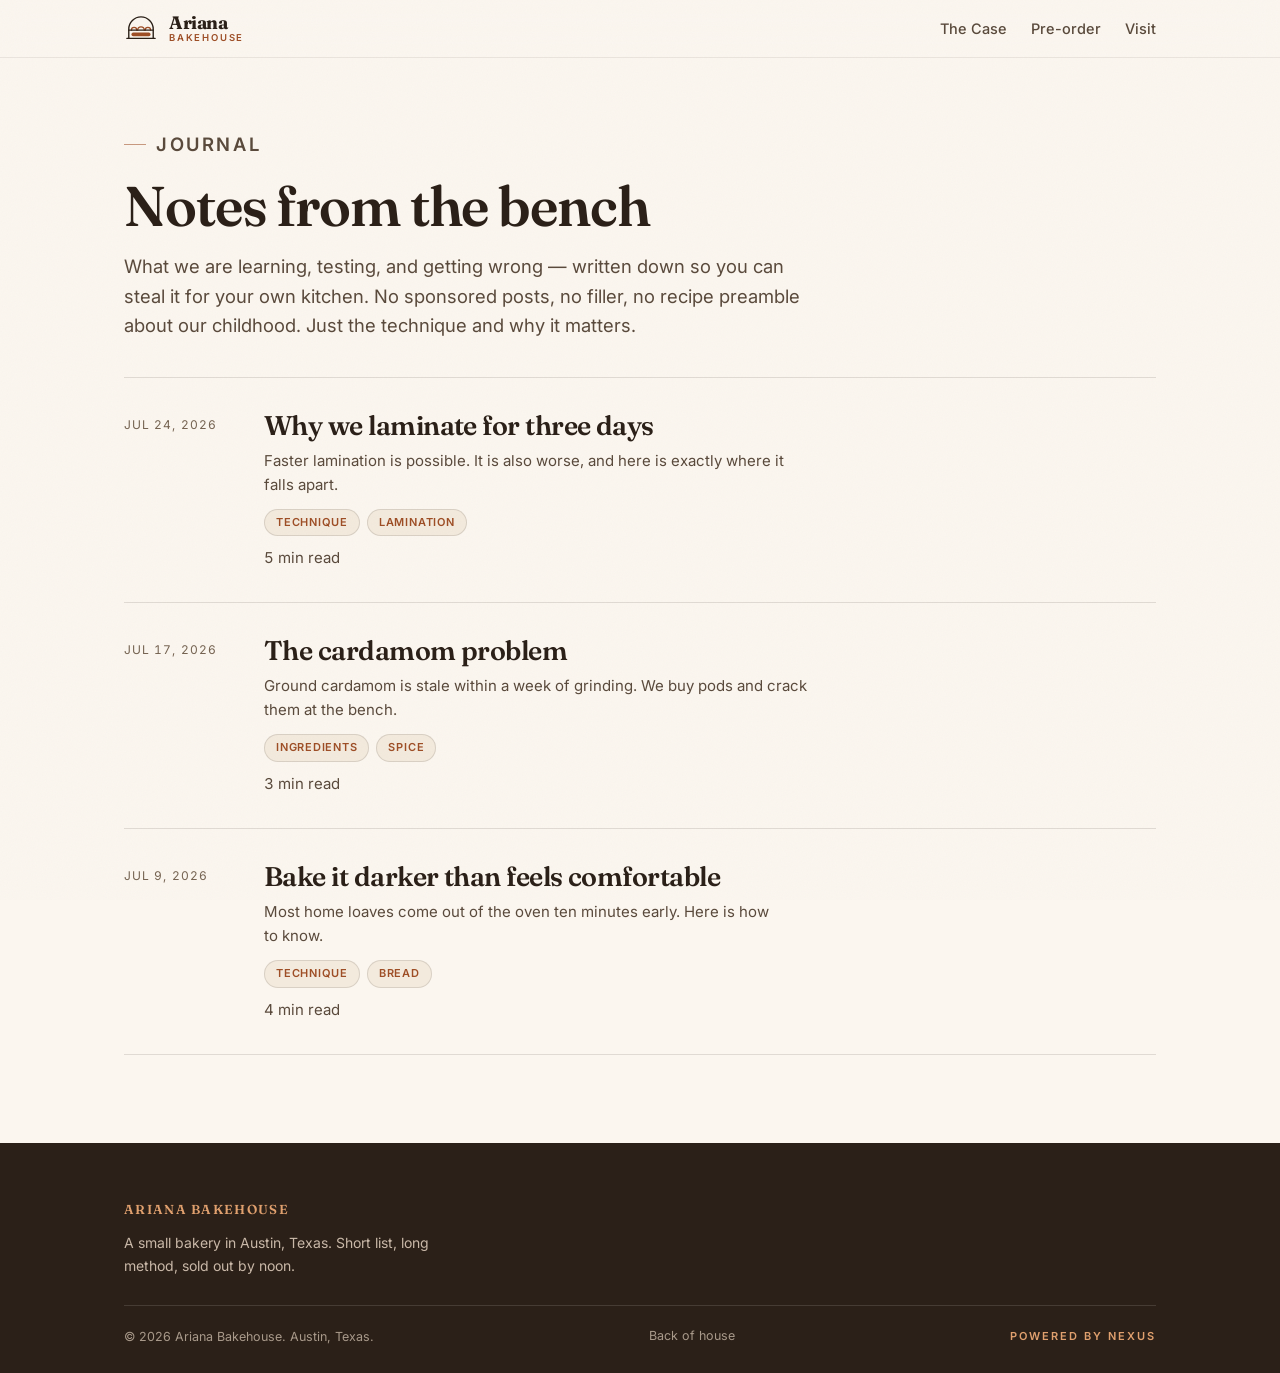
==== journal/index.html @ 35605e0b "Add a back-of-house link, and throttle the login it exposes Puts a quiet "Back of house" link in the" ====
<!doctype html>
<html lang="en">
<head>
<meta charset="utf-8">
<meta name="viewport" content="width=device-width, initial-scale=1">
<title>Journal — Notes from the Bench · Ariana Bakehouse</title>
<meta name="description" content="Baking notes from a small Austin bakery: lamination, cardamom, crust color, and the things we get wrong. Written so you can use them at home.">
<link rel="canonical" href="https://orioncontinuity.github.io/ArianaPastry/journal/">
<meta name="theme-color" content="#FBF6EF">
<meta name="color-scheme" content="light">
<link rel="icon" type="image/svg+xml" href="../favicon.svg">
<meta property="og:type" content="website">
<meta property="og:site_name" content="Ariana Bakehouse">
<meta property="og:title" content="Journal — Notes from the Bench · Ariana Bakehouse">
<meta property="og:description" content="Baking notes from a small Austin bakery, written so you can use them at home.">
<meta property="og:url" content="https://orioncontinuity.github.io/ArianaPastry/journal/">
<link rel="preconnect" href="https://fonts.googleapis.com">
<link rel="preconnect" href="https://fonts.gstatic.com" crossorigin>
<link href="https://fonts.googleapis.com/css2?family=Fraunces:opsz,wght@9..144,400;9..144,600;9..144,700&family=Inter:wght@400;500;600&display=swap" rel="stylesheet">
<link rel="stylesheet" href="../site.css">
<script type="application/ld+json">
{
  "@context": "https://schema.org",
  "@type": "Blog",
  "@id": "https://orioncontinuity.github.io/ArianaPastry/journal/#blog",
  "name": "Notes from the Bench",
  "description": "Baking notes from Ariana Bakehouse, a small bakery in Austin, Texas.",
  "url": "https://orioncontinuity.github.io/ArianaPastry/journal/",
  "publisher": { "@type": "Bakery", "name": "Ariana Bakehouse", "url": "https://orioncontinuity.github.io/ArianaPastry/" }
}
</script>
</head>
<body>
<a class="skip" href="#main">Skip to content</a>

<header>
  <div class="wrap nav">
    <a class="brand" href="../" aria-label="Ariana Bakehouse — home">
      <svg class="mark" viewBox="0 0 64 64" aria-hidden="true">
        <g fill="none" stroke-width="2.6" stroke-linecap="round" stroke-linejoin="round">
          <path d="M9 51.6V34A23 23 0 0 1 55 34v17.6" stroke="#2B2018"/>
          <path d="M14 36a5 5 0 0 1 10 0" stroke="#9E4E26" stroke-width="2.4"/>
          <path d="M25.8 36a6.2 6.2 0 0 1 12.4 0" stroke="#9E4E26" stroke-width="2.4"/>
          <path d="M40 36a5 5 0 0 1 10 0" stroke="#9E4E26" stroke-width="2.4"/>
          <path d="M9 36H55" stroke="#2B2018" stroke-width="2.4"/>
          <path d="M5.5 51.6h53" stroke="#2B2018"/>
        </g>
        <rect x="14" y="40.6" width="36" height="6.8" rx="3.4" fill="#9E4E26"/>
      </svg>
      <span class="wm">Ariana<span class="tag">Bakehouse</span></span>
    </a>
    <nav class="nav-links" aria-label="Primary">
      <a href="../#case">The Case</a>
      <a href="../#order">Pre-order</a>
      <a href="../#visit">Visit</a>
    </nav>
  </div>
</header>

<main id="main" class="wrap">
  <!-- list view -->
  <div id="listView">
    <div class="j-head narrow">
      <p class="kicker"><span>Journal</span></p>
      <h1>Notes from the bench</h1>
      <p>What we are learning, testing, and getting wrong — written down so you can steal it
         for your own kitchen. No sponsored posts, no filler, no recipe preamble about our
         childhood. Just the technique and why it matters.</p>
    </div>
    <div class="j-list" id="jList"></div>
  </div>

  <!-- article view (used for entries written in the admin, which have no static page) -->
  <article class="post narrow" id="postView" hidden>
    <p><a href="./" style="color:var(--copper);font-weight:600;font-size:14px">&larr; All entries</a></p>
    <div class="meta" id="pMeta"></div>
    <h1 id="pTitle"></h1>
    <p class="lede" id="pLede"></p>
    <div class="prose" id="pBody"></div>
    <div class="post-foot">
      <a class="btn btn-s" href="./">More from the journal</a>
      <a class="btn btn-p" href="../#order">Pre-order for pickup</a>
    </div>
  </article>
</main>

<footer>
  <div class="wrap">
    <h4>Ariana Bakehouse</h4>
    <p style="font-size:14px;color:#C9B8A8;max-width:40ch">A small bakery in Austin, Texas.
      Short list, long method, sold out by noon.</p>
    <div class="f-bar">
      <span>&copy; <span id="yr">2026</span> Ariana Bakehouse. Austin, Texas.</span>
      <a class="f-admin" href="../admin.html" rel="nofollow">Back of house</a>
      <a class="f-nexus" href="https://www.atxnexus.com" rel="noopener">Powered by NEXUS</a>
    </div>
  </div>
</footer>

<script src="../config.js"></script>
<script>
'use strict';
/* Seed entries. Each has a real static page for crawlers; entries written later
   in admin.html have no static page and render client-side from the hash. */
var POSTS = [
 {slug:'why-we-laminate-for-three-days',title:'Why we laminate for three days',
  read_minutes:5,published_at:'2026-07-24',tags:['technique','lamination'],page:true,
  excerpt:'Faster lamination is possible. It is also worse, and here is exactly where it falls apart.'},
 {slug:'the-cardamom-problem',title:'The cardamom problem',
  read_minutes:3,published_at:'2026-07-17',tags:['ingredients','spice'],page:true,
  excerpt:'Ground cardamom is stale within a week of grinding. We buy pods and crack them at the bench.'},
 {slug:'bake-it-darker',title:'Bake it darker than feels comfortable',
  read_minutes:4,published_at:'2026-07-09',tags:['technique','bread'],page:true,
  excerpt:'Most home loaves come out of the oven ten minutes early. Here is how to know.'},
];

var CFG = window.AR_CONFIG || {};
var LIVE = !!(CFG.SUPA_URL && CFG.SUPA_KEY);
var $ = function (s) { return document.querySelector(s); };
function esc(s) {
  return String(s == null ? '' : s).replace(/[&<>"']/g, function (c) {
    return { '&': '&amp;', '<': '&lt;', '>': '&gt;', '"': '&quot;', "'": '&#39;' }[c];
  });
}
function fmtDate(s) {
  var d = new Date(String(s).slice(0, 10) + 'T00:00:00');
  if (isNaN(d)) return '';
  return d.toLocaleDateString('en-US', { month: 'short', day: 'numeric', year: 'numeric' });
}
function api(path) {
  return fetch(CFG.SUPA_URL + '/rest/v1/' + path, {
    headers: { apikey: CFG.SUPA_KEY, Authorization: 'Bearer ' + CFG.SUPA_KEY },
  }).then(function (r) { return r.ok ? r.json() : null; }).catch(function () { return null; });
}

/* Minimal, escape-first markdown. Everything is escaped BEFORE any tag is
   introduced, so post bodies can never inject HTML. */
function mdToHtml(src) {
  var blocks = esc(src || '').replace(/\r\n/g, '\n').split(/\n{2,}/);
  return blocks.map(function (b) {
    b = b.trim();
    if (!b) return '';
    if (/^###\s+/.test(b))  return '<h3>' + inline(b.replace(/^###\s+/, '')) + '</h3>';
    if (/^##\s+/.test(b))   return '<h2>' + inline(b.replace(/^##\s+/, '')) + '</h2>';
    if (/^&gt;\s?/.test(b)) return '<blockquote>' + inline(b.replace(/^&gt;\s?/gm, '')) + '</blockquote>';
    if (/^[-*]\s+/m.test(b) && /^[-*]\s+/.test(b)) {
      return '<ul>' + b.split('\n').map(function (l) {
        return '<li>' + inline(l.replace(/^[-*]\s+/, '')) + '</li>';
      }).join('') + '</ul>';
    }
    if (/^\d+\.\s+/.test(b)) {
      return '<ol>' + b.split('\n').map(function (l) {
        return '<li>' + inline(l.replace(/^\d+\.\s+/, '')) + '</li>';
      }).join('') + '</ol>';
    }
    return '<p>' + inline(b).replace(/\n/g, '<br>') + '</p>';
  }).join('');
}
function inline(s) {
  return s
    .replace(/\*\*([^*]+)\*\*/g, '<strong>$1</strong>')
    .replace(/(^|[\s(])\*([^*\n]+)\*/g, '$1<em>$2</em>')
    .replace(/`([^`]+)`/g, '<code>$1</code>');
}

function renderList() {
  $('#jList').innerHTML = POSTS.map(function (p) {
    var href = p.page ? p.slug + '/' : '#' + p.slug;
    return '<a class="j-item" href="' + esc(href) + '">'
      + '<span class="j-date">' + esc(fmtDate(p.published_at)) + '</span>'
      + '<div><h2>' + esc(p.title) + '</h2><p>' + esc(p.excerpt || '') + '</p>'
      + (p.tags && p.tags.length
          ? '<span class="j-tags">' + p.tags.map(function (t) {
              return '<span class="j-tag">' + esc(t) + '</span>'; }).join('') + '</span>'
          : '')
      + '<p class="j-read">' + (p.read_minutes || 4) + ' min read</p>'
      + '</div></a>';
  }).join('');
}

function showPost(slug) {
  var meta = POSTS.filter(function (p) { return p.slug === slug; })[0];
  if (meta && meta.page) { location.replace(slug + '/'); return; }
  if (!LIVE) { location.hash = ''; return; }
  api('ar_posts?select=*&active=eq.true&slug=eq.' + encodeURIComponent(slug) + '&limit=1')
    .then(function (rows) {
      var p = rows && rows[0];
      if (!p) { location.hash = ''; return; }
      $('#listView').hidden = true;
      $('#postView').hidden = false;
      $('#pMeta').innerHTML = '<span>' + esc(fmtDate(p.published_at)) + '</span>'
        + '<span class="dot"></span><span>' + (p.read_minutes || 4) + ' min read</span>';
      $('#pTitle').textContent = p.title;
      $('#pLede').textContent = p.excerpt || '';
      $('#pLede').hidden = !p.excerpt;
      $('#pBody').innerHTML = mdToHtml(p.body);
      document.title = p.title + ' — Ariana Bakehouse';
      window.scrollTo(0, 0);
    });
}

function route() {
  var slug = (location.hash || '').replace(/^#/, '');
  if (!slug) {
    $('#listView').hidden = false;
    $('#postView').hidden = true;
    document.title = 'Journal — Notes from the Bench · Ariana Bakehouse';
    return;
  }
  showPost(slug);
}

$('#yr').textContent = String(new Date().getFullYear());
renderList();
route();
window.addEventListener('hashchange', route);

if (LIVE) {
  api('ar_posts?select=slug,title,excerpt,read_minutes,published_at,tags&active=eq.true&order=published_at.desc')
    .then(function (rows) {
      if (!rows || !rows.length) return;
      var staticSlugs = {};
      POSTS.forEach(function (p) { if (p.page) staticSlugs[p.slug] = true; });
      POSTS = rows.map(function (r) {
        r.page = !!staticSlugs[r.slug];
        return r;
      });
      if (!location.hash) renderList();
    });
}
</script>
</body>
</html>
---- site.css ----
/* Ariana Bakehouse — shared shell for the journal pages.
   index.html keeps its CSS inline on purpose (it is the critical path). */
:root{
  --ink:#2B2018; --ink-soft:#5A4A3C; --ink-faint:#756351;
  --page:#FBF6EF; --card:#FFFDFA; --band:#F3EADD; --band-deep:#EADCC9;
  --copper:#9E4E26; --copper-deep:#7C3A1B; --copper-lite:#E0A06E;
  --pistachio:#4F6B3C;
  --line:rgba(43,32,24,.13); --hairline:rgba(43,32,24,.08);
  --r:14px; --r-md:10px; --r-sm:8px;
  --shadow-1:0 1px 2px rgba(43,32,24,.06), 0 8px 20px -8px rgba(43,32,24,.16);
  --shadow-2:0 2px 4px rgba(43,32,24,.08), 0 16px 36px -10px rgba(43,32,24,.22);
  --ring:0 0 0 3px rgba(158,78,38,.26);
  --disp:'Fraunces', Georgia, 'Times New Roman', serif;
  --body:'Inter', system-ui, -apple-system, 'Segoe UI', sans-serif;
}
*{margin:0;padding:0;box-sizing:border-box}
html{scroll-behavior:smooth;-webkit-text-size-adjust:100%;text-size-adjust:100%;scroll-padding-top:76px}
html,body{overflow-x:clip}
body{font-family:var(--body);background:var(--page);color:var(--ink);line-height:1.6;
  -webkit-font-smoothing:antialiased;font-synthesis:none}
body::before{content:'';position:fixed;inset:0;pointer-events:none;z-index:99;opacity:.035;
  mix-blend-mode:multiply;
  background-image:url("data:image/svg+xml,%3Csvg xmlns='http://www.w3.org/2000/svg' width='160' height='160'%3E%3Cfilter id='n'%3E%3CfeTurbulence type='fractalNoise' baseFrequency='0.8' numOctaves='2'/%3E%3C/filter%3E%3Crect width='160' height='160' filter='url(%23n)'/%3E%3C/svg%3E")}
h1,h2,h3,.disp{font-family:var(--disp);font-weight:600;line-height:1.15;letter-spacing:-.02em}
h1,h2,h3{text-wrap:balance}
p{text-wrap:pretty}
a{color:inherit;text-decoration:none}
img{max-width:100%;display:block}
:focus-visible{outline:2px solid var(--copper);outline-offset:2px;border-radius:4px}
::selection{background:var(--copper-lite);color:var(--ink)}
.wrap{max-width:1080px;margin:0 auto;padding:0 24px}
.narrow{max-width:680px}
.vh{position:absolute;width:1px;height:1px;overflow:hidden;clip:rect(0 0 0 0);white-space:nowrap}
svg.i{width:1em;height:1em;flex:none;vertical-align:-.12em}
.skip{position:absolute;left:-9999px;top:0;background:var(--ink);color:var(--page);
  padding:10px 16px;border-radius:0 0 var(--r-sm) 0;z-index:200}
.skip:focus{left:0}

.kicker{display:flex;align-items:center;gap:10px;font-size:11.5px;font-weight:600;
  letter-spacing:.14em;text-transform:uppercase;color:var(--copper)}
.kicker::before{content:'';width:22px;height:1px;background:var(--copper);opacity:.55;flex:none}

/* header */
header{position:sticky;top:0;z-index:60;background:rgba(251,246,239,.88);
  backdrop-filter:blur(12px);-webkit-backdrop-filter:blur(12px);
  border-bottom:1px solid var(--hairline)}
.nav{display:flex;align-items:center;gap:18px;padding-block:12px}
.brand{display:flex;align-items:center;gap:11px;min-width:0}
.brand .mark{width:34px;height:34px;flex:none;margin-top:-1px}
.brand .wm{font-family:var(--disp);font-weight:700;font-size:18px;letter-spacing:-.025em;
  white-space:nowrap;display:flex;flex-direction:column;line-height:1.04}
.brand .tag{font-family:var(--body);font-size:9.5px;font-weight:600;letter-spacing:.19em;
  text-transform:uppercase;color:var(--copper);margin-top:1px}
.nav-links{display:flex;gap:24px;margin-left:auto;font-size:14.5px;font-weight:500;color:var(--ink-soft)}
@media(hover:hover){.nav-links a:hover{color:var(--copper)}}
@media(max-width:640px){.nav-links{gap:16px;font-size:13.5px}}

/* buttons */
.btn{display:inline-flex;align-items:center;justify-content:center;gap:8px;font-family:var(--body);
  font-size:15px;font-weight:600;padding:13px 24px;border-radius:999px;cursor:pointer;border:0;
  transition:transform .12s ease,box-shadow .2s ease,background .2s ease}
.btn-p{background:var(--copper);color:#FBF6EF;border-bottom:3px solid var(--copper-deep)}
.btn-s{background:transparent;color:var(--ink);border:1px solid var(--line);border-bottom:3px solid var(--line)}
.btn-p:active,.btn-s:active{transform:translateY(1px);border-bottom-width:1px;margin-bottom:2px}
@media(hover:hover){.btn-p:hover{background:var(--copper-deep);box-shadow:var(--shadow-1)}
  .btn-s:hover{border-color:var(--copper);color:var(--copper)}}

/* journal list */
.j-head{padding:clamp(40px,6vw,72px) 0 clamp(24px,3vw,36px)}
.j-head h1{font-size:clamp(34px,6vw,56px);margin:14px 0 14px}
.j-head p{font-size:clamp(16px,1.6vw,18.5px);color:var(--ink-soft);max-width:58ch}
.j-list{display:grid;gap:0;padding-bottom:clamp(48px,7vw,88px)}
.j-item{display:grid;grid-template-columns:auto 1fr;gap:clamp(18px,4vw,44px);
  padding:clamp(22px,3vw,32px) 0;border-top:1px solid var(--line);align-items:start}
.j-item:last-child{border-bottom:1px solid var(--line)}
.j-date{font-size:12px;letter-spacing:.09em;text-transform:uppercase;color:var(--ink-faint);
  font-variant-numeric:tabular-nums;white-space:nowrap;padding-top:5px;min-width:96px}
.j-item h2{font-size:clamp(21px,2.6vw,27px);margin-bottom:8px;transition:color .2s ease}
@media(hover:hover){.j-item:hover h2{color:var(--copper)}}
.j-item p{color:var(--ink-soft);font-size:15px;max-width:62ch}
.j-tags{display:flex;flex-wrap:wrap;gap:7px;margin-top:12px}
.j-tag{font-size:11px;letter-spacing:.07em;text-transform:uppercase;font-weight:600;
  color:var(--copper);background:var(--band);border:1px solid var(--line);
  border-radius:999px;padding:4px 11px}
.j-read{font-size:12px;color:var(--ink-faint);margin-top:10px;font-variant-numeric:tabular-nums}
@media(max-width:640px){.j-item{grid-template-columns:1fr;gap:8px}.j-date{padding-top:0}}

/* article */
article.post{padding:clamp(34px,5vw,60px) 0 clamp(48px,7vw,80px)}
article.post .meta{display:flex;flex-wrap:wrap;gap:10px;align-items:center;font-size:12px;
  letter-spacing:.09em;text-transform:uppercase;color:var(--ink-faint);
  font-variant-numeric:tabular-nums;margin-bottom:16px}
article.post .meta .dot{width:3px;height:3px;border-radius:50%;background:var(--ink-faint)}
article.post h1{font-size:clamp(30px,5vw,48px);margin-bottom:18px}
article.post .lede{font-size:clamp(17px,1.9vw,20px);color:var(--ink-soft);
  padding-bottom:26px;margin-bottom:30px;border-bottom:1px solid var(--line);font-style:italic}
.prose{font-size:17px;line-height:1.75;max-width:68ch}
.prose p{margin-bottom:20px}
.prose h2{font-size:clamp(21px,2.6vw,26px);margin:36px 0 14px}
.prose h3{font-size:19px;margin:28px 0 10px}
.prose ul,.prose ol{margin:0 0 20px 22px}
.prose li{margin-bottom:8px}
.prose strong{font-weight:600}
.prose em{font-style:italic}
.prose blockquote{border-left:3px solid var(--copper);padding-left:20px;margin:26px 0;
  color:var(--ink-soft);font-style:italic}
.prose code{font-family:ui-monospace,SFMono-Regular,Menlo,monospace;font-size:.9em;
  background:var(--band);padding:2px 6px;border-radius:5px}
.post-foot{margin-top:44px;padding-top:26px;border-top:1px solid var(--line);
  display:flex;flex-wrap:wrap;gap:14px;justify-content:space-between;align-items:center}

/* footer */
footer{background:var(--ink);color:#E9E3DB;padding:clamp(40px,5vw,56px) 0 26px}
footer h4{font-family:var(--disp);font-size:13px;letter-spacing:.1em;text-transform:uppercase;
  color:var(--copper-lite);margin-bottom:13px;font-weight:600}
footer a{color:#C9B8A8}
@media(hover:hover){footer a:hover{color:var(--copper-lite)}}
.f-bar{border-top:1px solid rgba(233,227,219,.14);padding-top:20px;margin-top:28px;display:flex;
  flex-wrap:wrap;gap:12px;justify-content:space-between;align-items:center;
  font-size:12.5px;color:#A8998A}
.f-admin{font-size:12.5px;color:#A8998A;border-bottom:1px solid transparent}
@media(hover:hover){.f-admin:hover{color:var(--copper-lite);border-bottom-color:var(--copper-lite)}}
.f-nexus{font-size:11px;letter-spacing:.18em;text-transform:uppercase;color:var(--copper-lite);font-weight:600}

.reveal{opacity:0;transform:translateY(14px);
  transition:opacity .6s cubic-bezier(.4,0,.2,1),transform .6s cubic-bezier(.4,0,.2,1)}
.reveal.is-in{opacity:1;transform:none}
@media(prefers-reduced-motion:reduce){
  html{scroll-behavior:auto}
  .reveal{opacity:1;transform:none;transition:none}
  *{animation-duration:.001ms !important;transition-duration:.001ms !important}
}
@media print{.reveal{opacity:1;transform:none}header{display:none}}
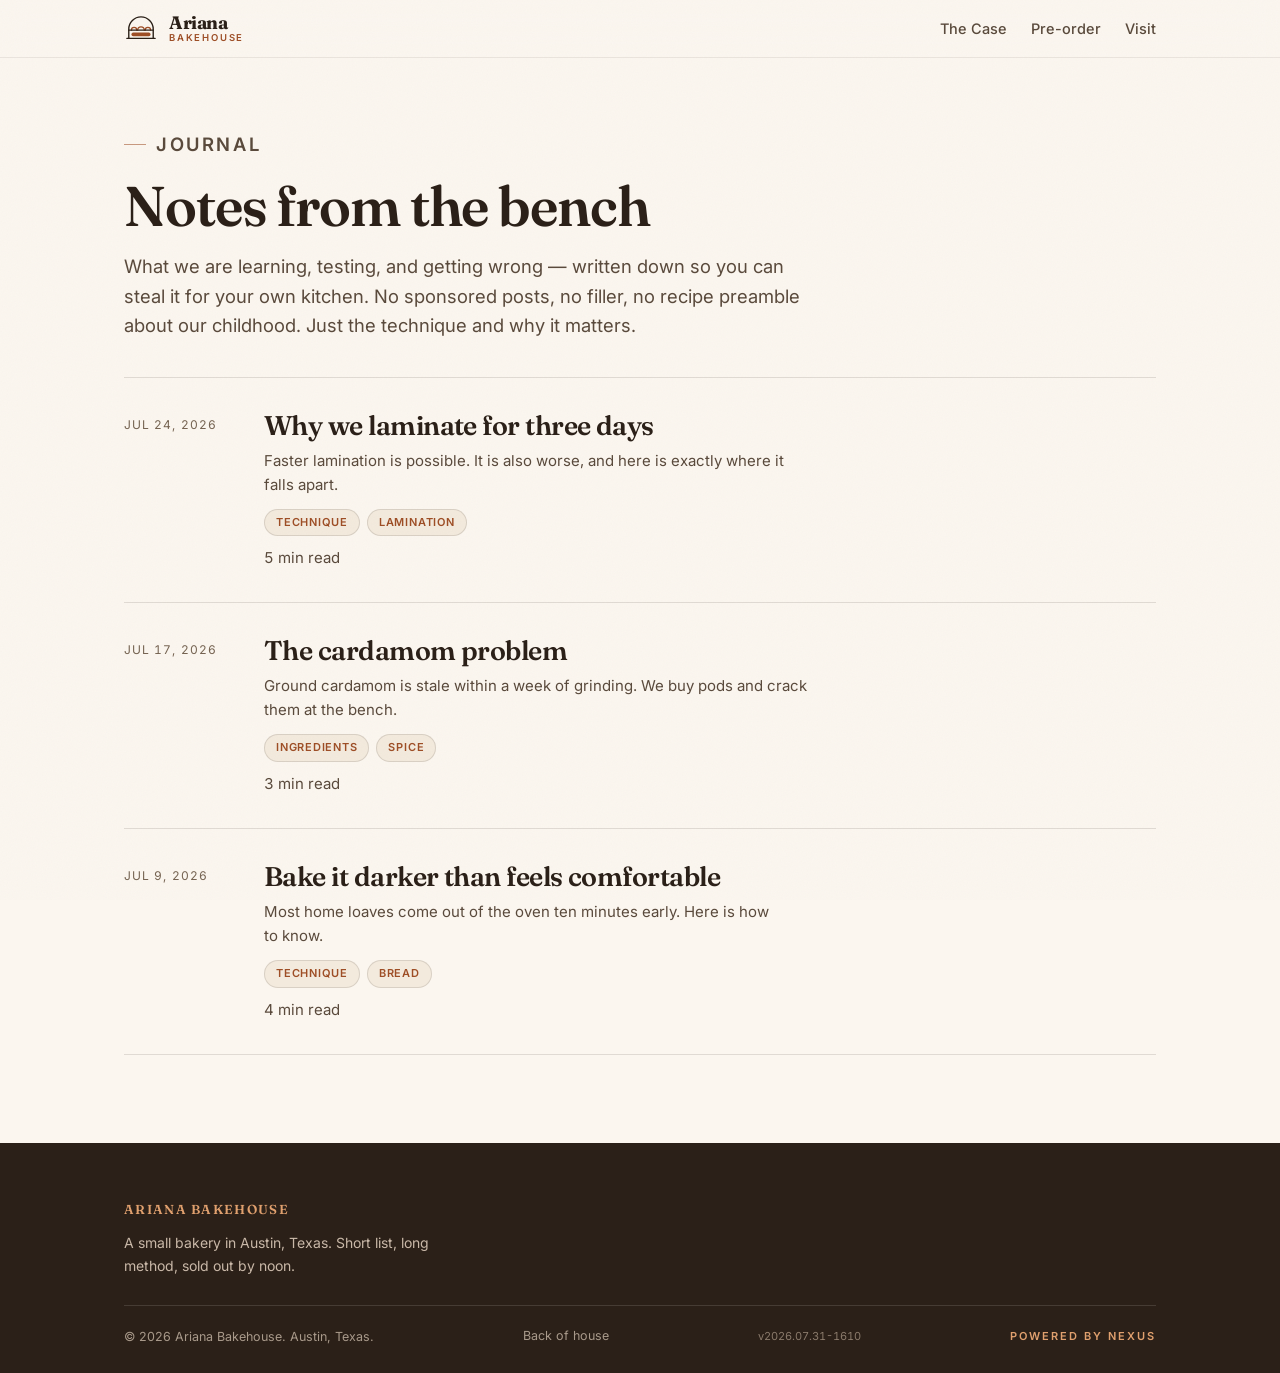
==== commit da919e5b: "Load config.js on the storefront, and stamp a visible build marker Two problems, one of them serious" ====
--- a/journal/index.html
+++ b/journal/index.html
@@ -92,12 +92,13 @@
     <div class="f-bar">
       <span>&copy; <span id="yr">2026</span> Ariana Bakehouse. Austin, Texas.</span>
       <a class="f-admin" href="../admin.html" rel="nofollow">Back of house</a>
+      <span id="build" class="f-build"></span>
       <a class="f-nexus" href="https://www.atxnexus.com" rel="noopener">Powered by NEXUS</a>
     </div>
   </div>
 </footer>
 
-<script src="../config.js"></script>
+<script src="../config.js?v=v2026.07.31-1610"></script>
 <script>
 'use strict';
 /* Seed entries. Each has a real static page for crawlers; entries written later
@@ -211,6 +212,7 @@
 }
 
 $('#yr').textContent = String(new Date().getFullYear());
+var _b = document.getElementById('build'); if (_b) _b.textContent = (window.AR_CONFIG||{}).BUILD||'';
 renderList();
 route();
 window.addEventListener('hashchange', route);
--- a/site.css
+++ b/site.css
@@ -120,6 +120,7 @@
   font-size:12.5px;color:#A8998A}
 .f-admin{font-size:12.5px;color:#A8998A;border-bottom:1px solid transparent}
 @media(hover:hover){.f-admin:hover{color:var(--copper-lite);border-bottom-color:var(--copper-lite)}}
+.f-build{font-size:11px;color:#8A7A6B;font-variant-numeric:tabular-nums}
 .f-nexus{font-size:11px;letter-spacing:.18em;text-transform:uppercase;color:var(--copper-lite);font-weight:600}
 
 .reveal{opacity:0;transform:translateY(14px);
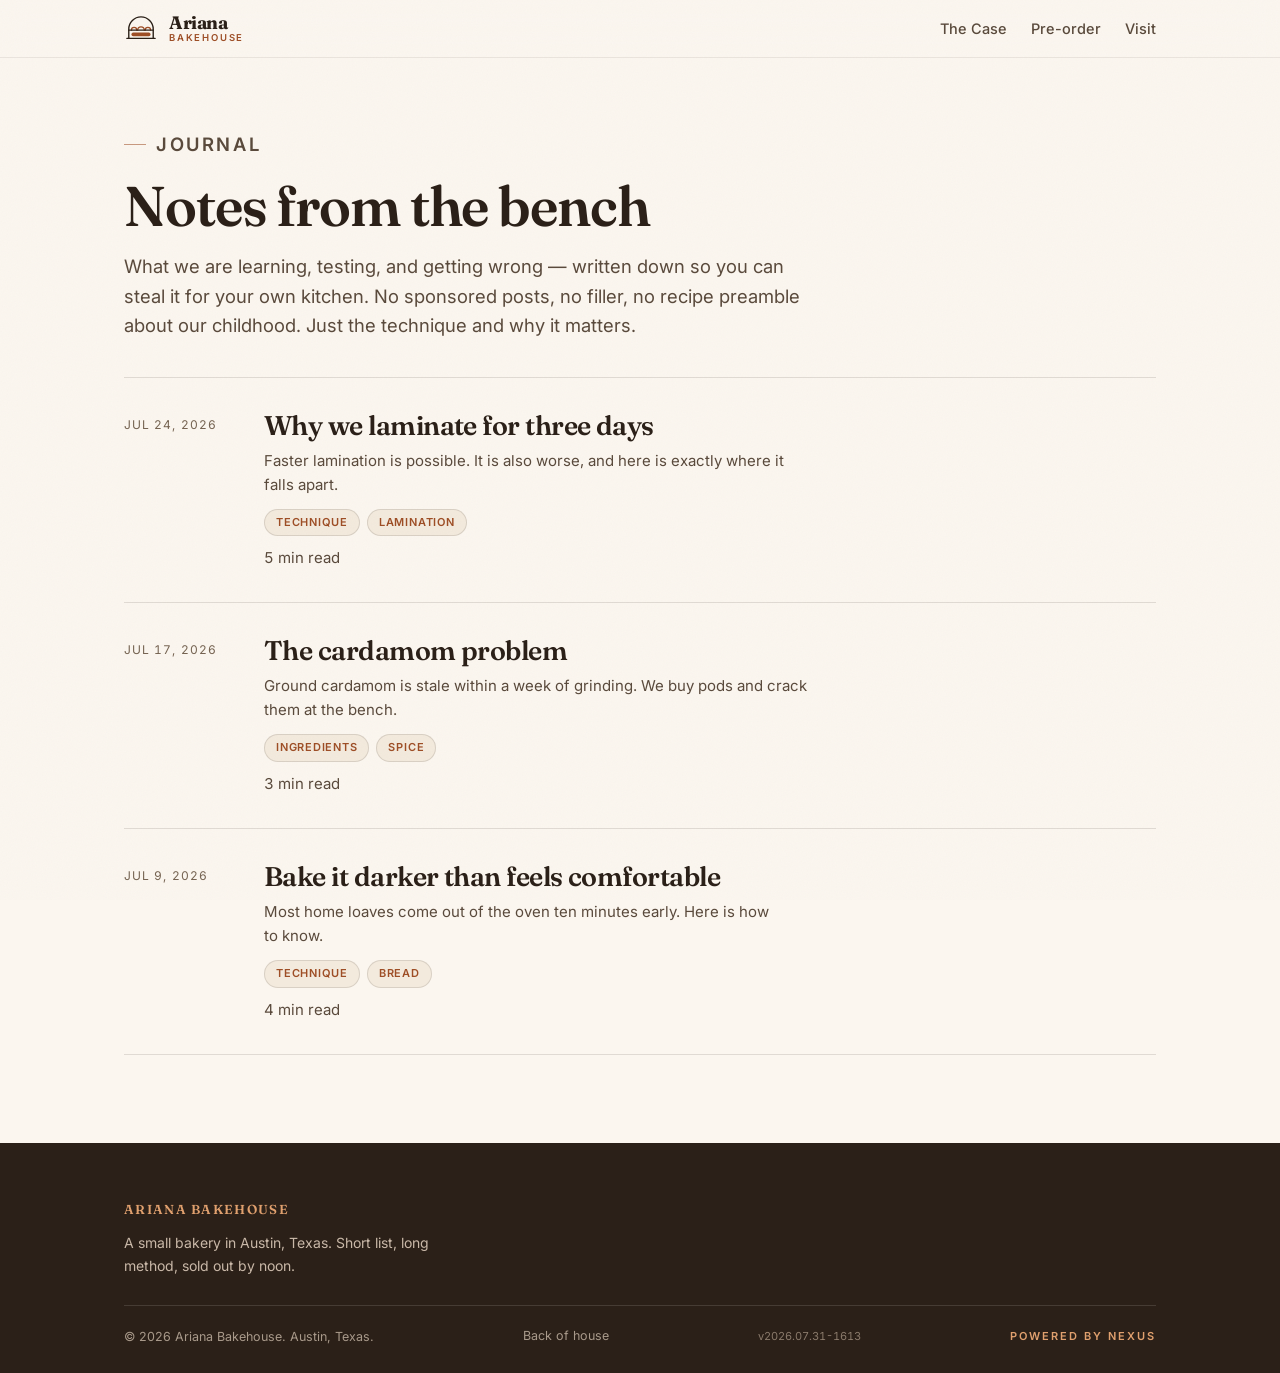
==== commit a56cac23: "Stop analytics turning a network hiccup into a console error index.html's rpc() returns a bare fetch" ====
--- a/journal/index.html
+++ b/journal/index.html
@@ -98,7 +98,7 @@
   </div>
 </footer>
 
-<script src="../config.js?v=v2026.07.31-1610"></script>
+<script src="../config.js?v=v2026.07.31-1613"></script>
 <script>
 'use strict';
 /* Seed entries. Each has a real static page for crawlers; entries written later
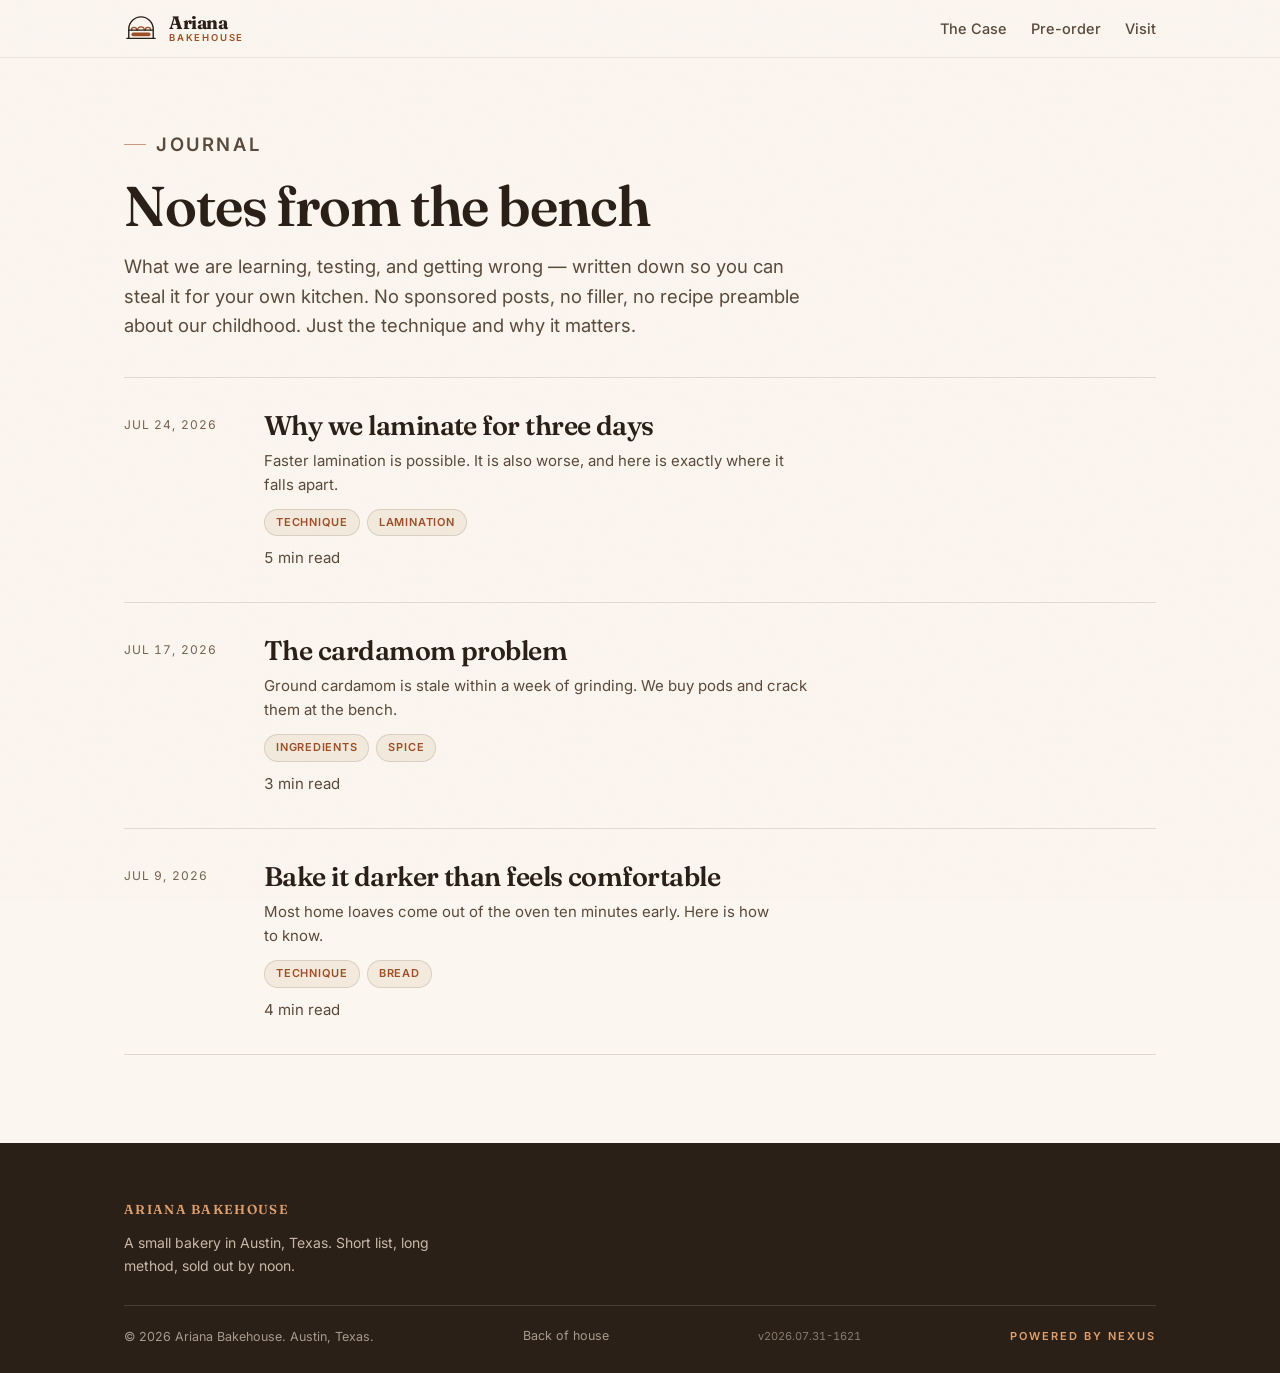
==== commit 6679bc07: "Make the hidden attribute authoritative This is why the back of house would not open.  The login was" ====
--- a/journal/index.html
+++ b/journal/index.html
@@ -98,7 +98,7 @@
   </div>
 </footer>
 
-<script src="../config.js?v=v2026.07.31-1613"></script>
+<script src="../config.js?v=v2026.07.31-1621"></script>
 <script>
 'use strict';
 /* Seed entries. Each has a real static page for crawlers; entries written later
--- a/site.css
+++ b/site.css
@@ -14,6 +14,13 @@
   --body:'Inter', system-ui, -apple-system, 'Segoe UI', sans-serif;
 }
 *{margin:0;padding:0;box-sizing:border-box}
+/* The HTML `hidden` attribute only works through the UA rule [hidden]{display:none},
+   which ANY author display rule outranks. `.gate` sets display:grid and
+   `.tray-total` sets display:flex, so setting .hidden on them did nothing: a
+   successful admin login left the login box covering the screen, and an empty
+   tray still showed "Estimated total". Make hidden authoritative. */
+[hidden]{display:none !important}
+
 html{scroll-behavior:smooth;-webkit-text-size-adjust:100%;text-size-adjust:100%;scroll-padding-top:76px}
 html,body{overflow-x:clip}
 body{font-family:var(--body);background:var(--page);color:var(--ink);line-height:1.6;
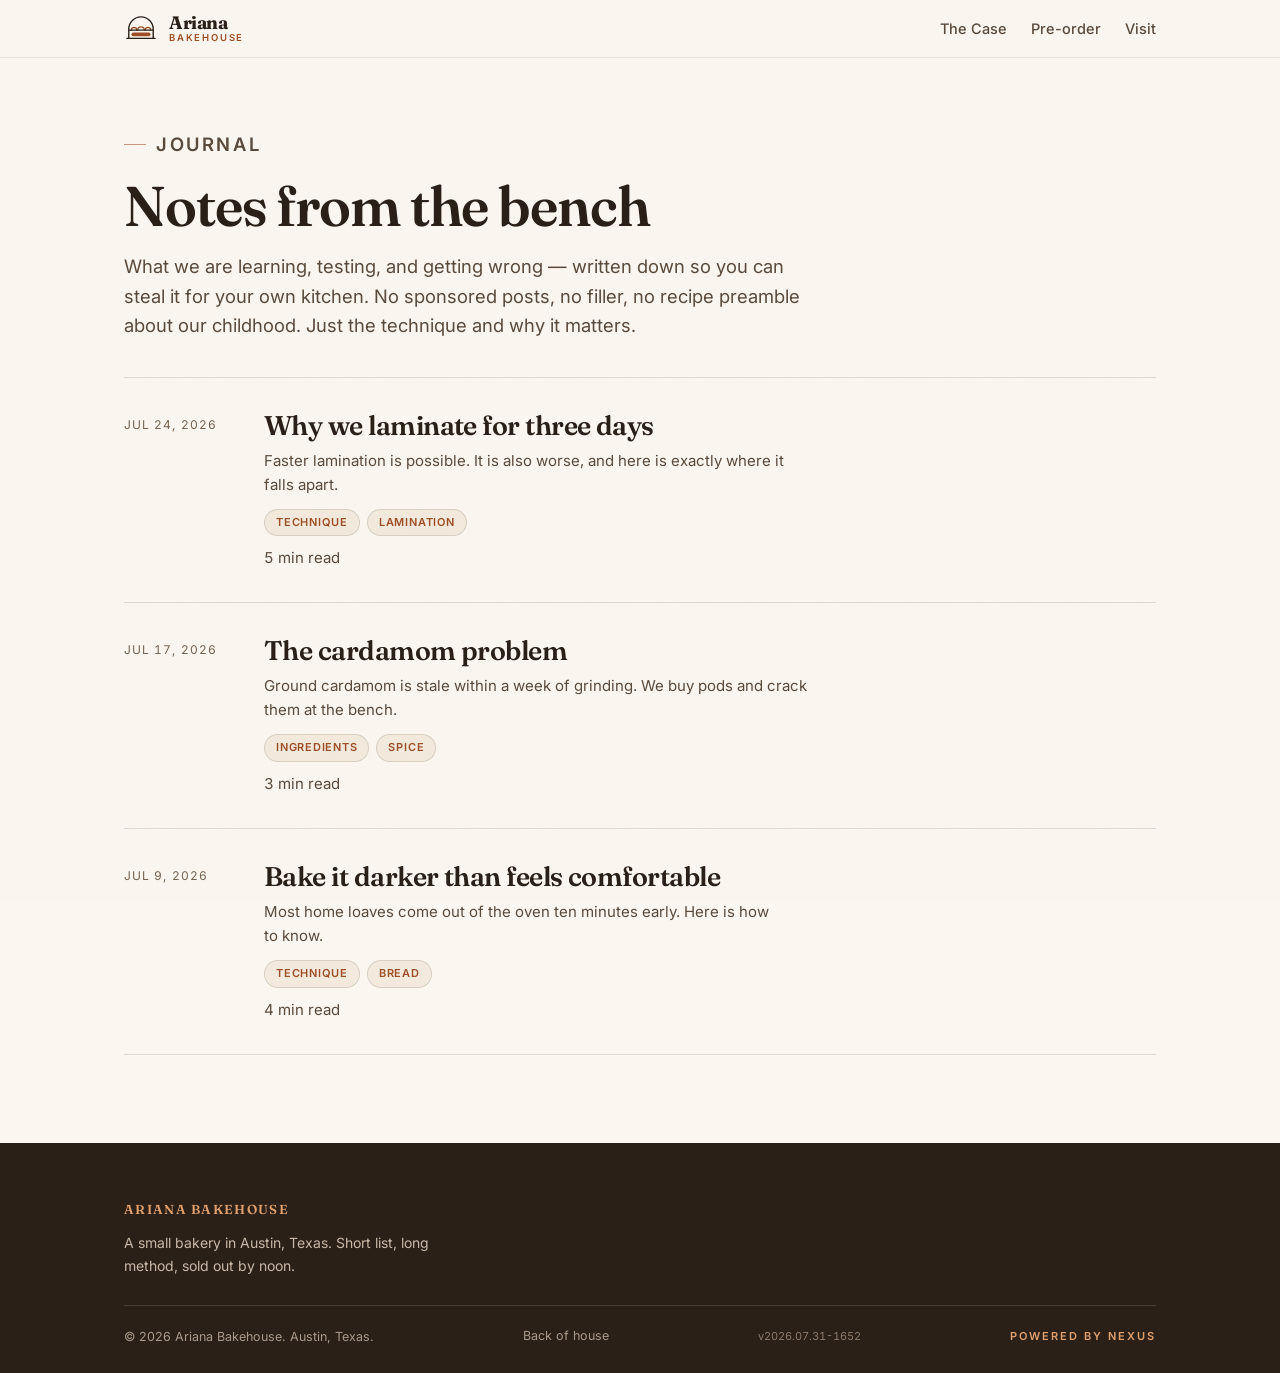
==== commit 37df1f79: "Edit the real site in place, not a form that describes it Signing in to the back of house and pressi" ====
--- a/journal/index.html
+++ b/journal/index.html
@@ -98,7 +98,7 @@
   </div>
 </footer>
 
-<script src="../config.js?v=v2026.07.31-1621"></script>
+<script src="../config.js?v=v2026.07.31-1652"></script>
 <script>
 'use strict';
 /* Seed entries. Each has a real static page for crawlers; entries written later
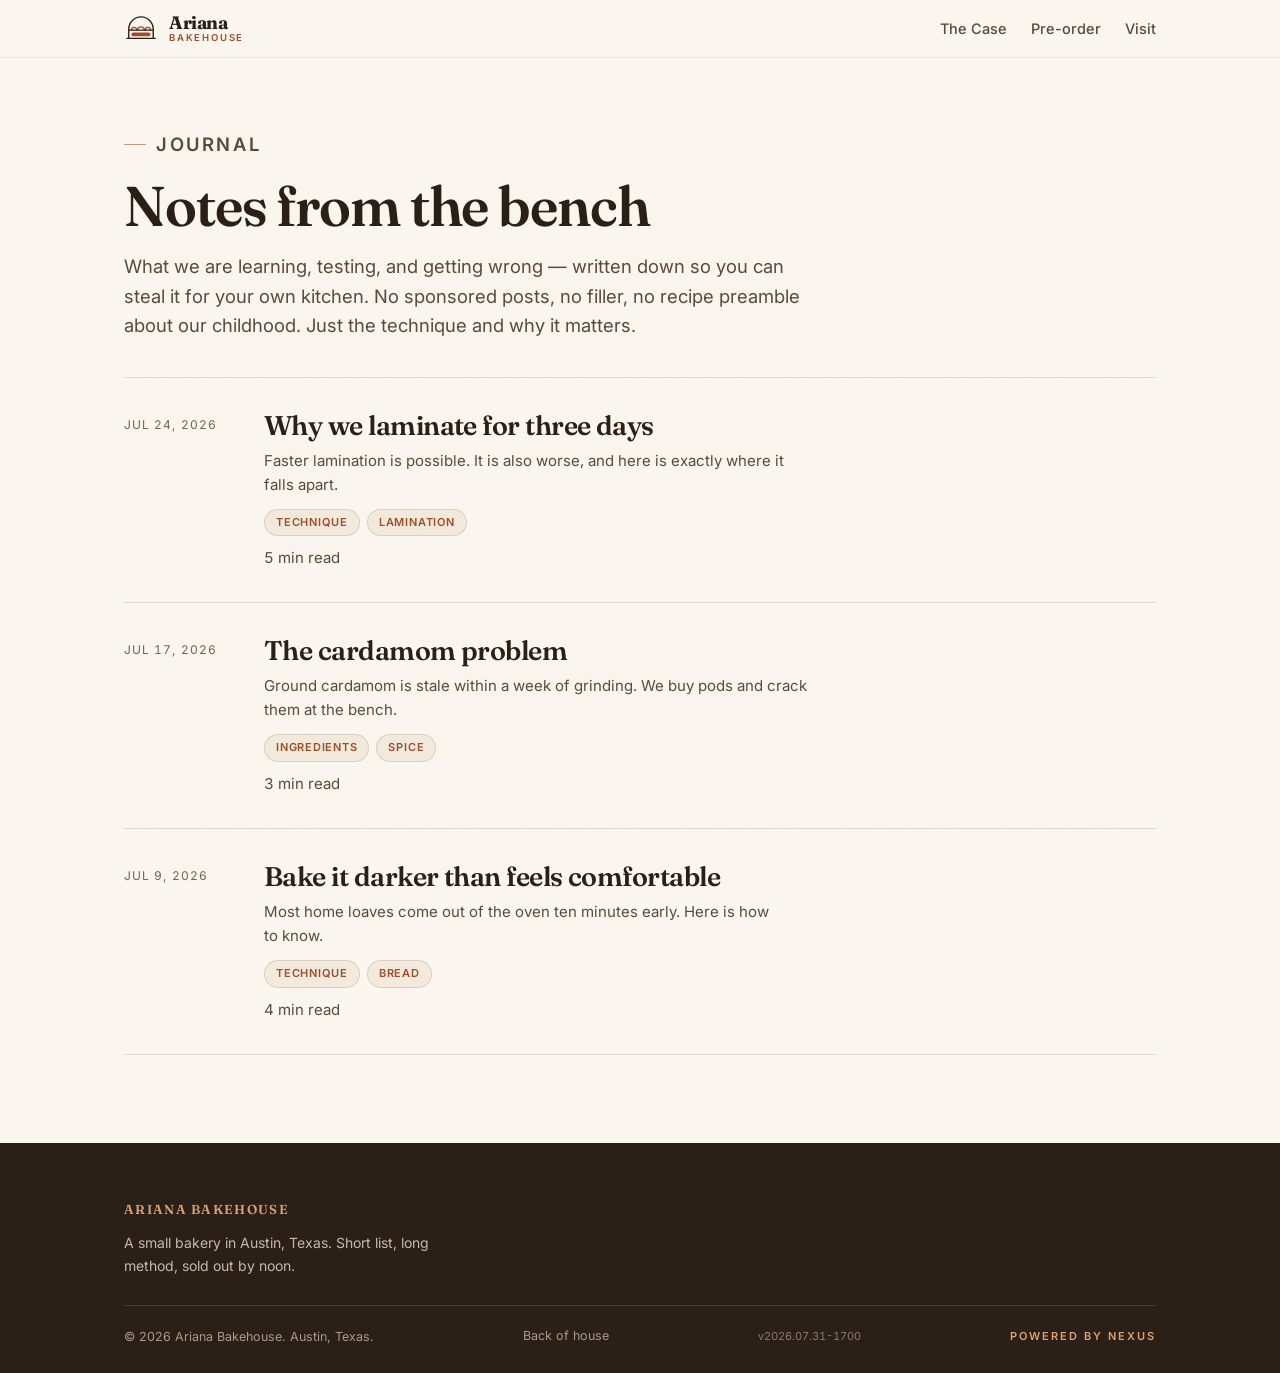
==== commit 1b86a8e7: "Write and edit journal entries from the site itself Edit mode now covers the journal. Every entry ca" ====
--- a/journal/index.html
+++ b/journal/index.html
@@ -98,7 +98,7 @@
   </div>
 </footer>
 
-<script src="../config.js?v=v2026.07.31-1652"></script>
+<script src="../config.js?v=v2026.07.31-1700"></script>
 <script>
 'use strict';
 /* Seed entries. Each has a real static page for crawlers; entries written later
@@ -217,8 +217,9 @@
 route();
 window.addEventListener('hashchange', route);
 
-if (LIVE) {
-  api('ar_posts?select=slug,title,excerpt,read_minutes,published_at,tags&active=eq.true&order=published_at.desc')
+function pullPosts() {
+  if (!LIVE) return;
+  return api('ar_posts?select=slug,title,excerpt,read_minutes,published_at,tags&active=eq.true&order=published_at.desc')
     .then(function (rows) {
       if (!rows || !rows.length) return;
       var staticSlugs = {};
@@ -230,6 +231,15 @@
       if (!location.hash) renderList();
     });
 }
+pullPosts();
+
+/* Hooks for edit mode, and the same opt-in bootstrap the storefront uses. */
+window.AR = { goLive: pullPosts, posts: function () { return POSTS; } };
+if (/[?&]edit=1/.test(location.search)) {
+  var _es = document.createElement('script');
+  _es.src = '../edit.js?v=' + ((window.AR_CONFIG || {}).BUILD || '0');
+  document.body.appendChild(_es);
+}
 </script>
 </body>
 </html>
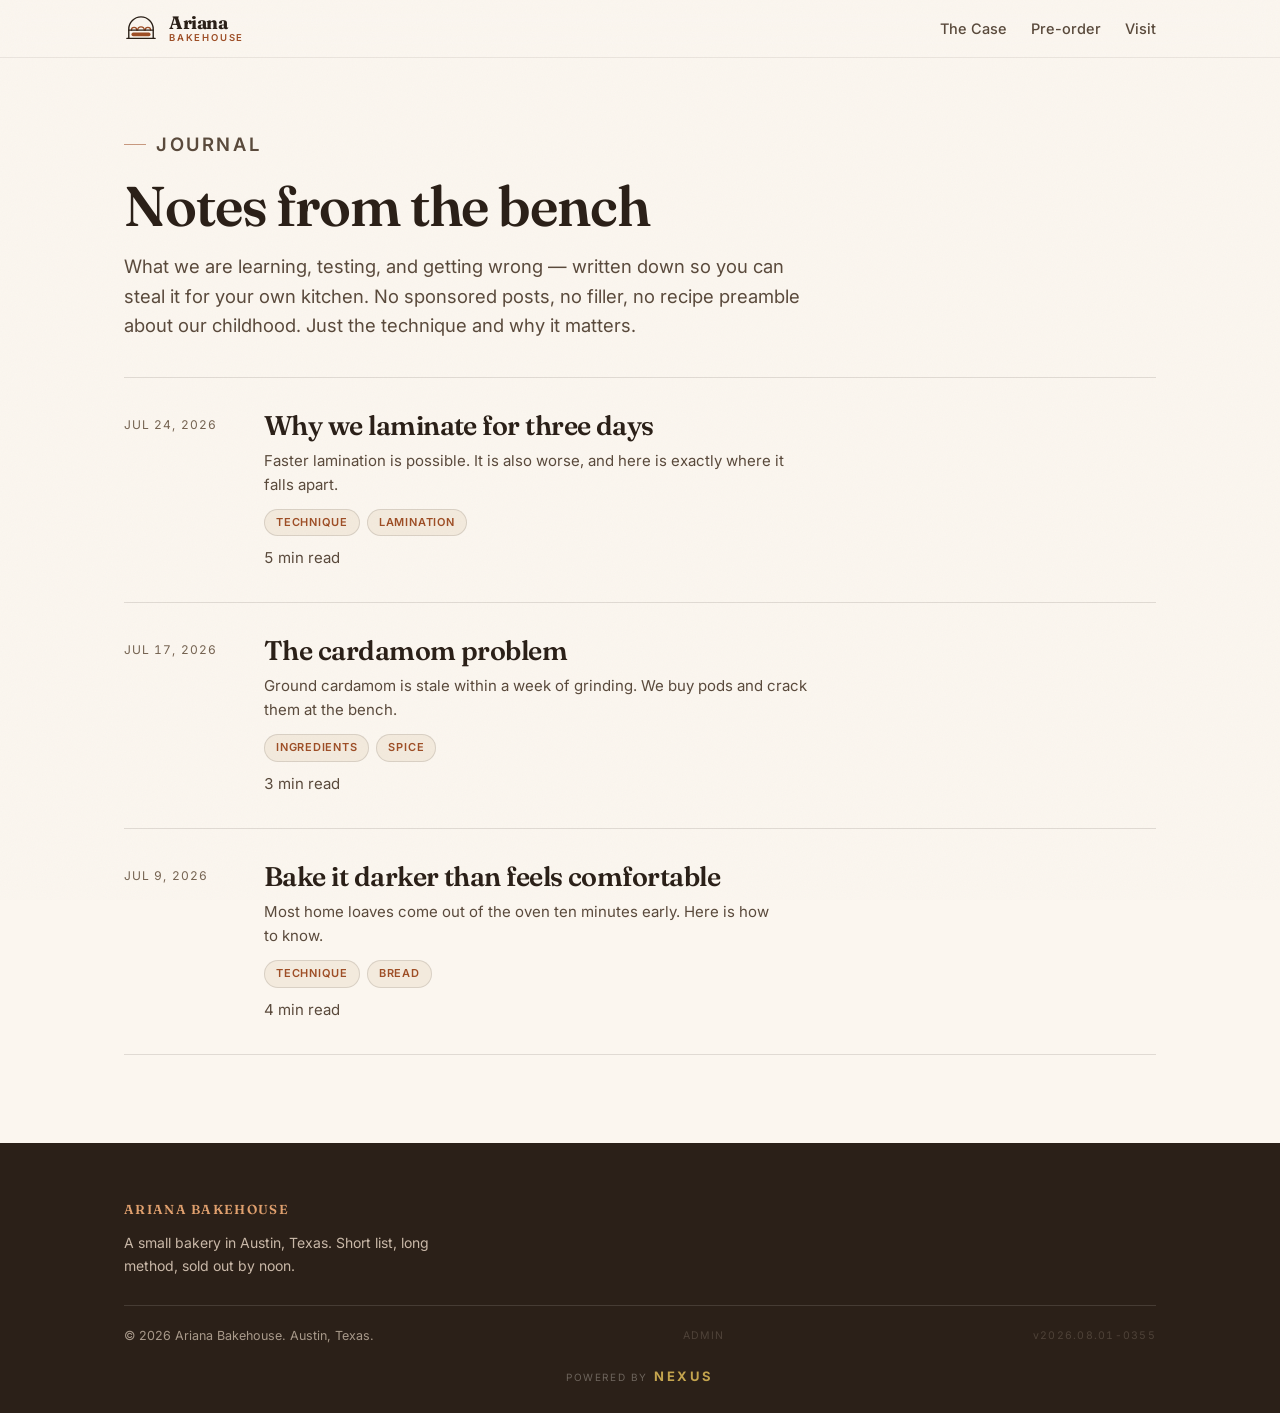
==== commit f70a585f: "Match GBC's powered-by-NEXUS footer Adopts the treatment from gbctrafficcontrol.com verbatim: the bu" ====
--- a/journal/index.html
+++ b/journal/index.html
@@ -91,14 +91,14 @@
       Short list, long method, sold out by noon.</p>
     <div class="f-bar">
       <span>&copy; <span id="yr">2026</span> Ariana Bakehouse. Austin, Texas.</span>
-      <a class="f-admin" href="../admin.html" rel="nofollow">Back of house</a>
-      <span id="build" class="f-build"></span>
-      <a class="f-nexus" href="https://www.atxnexus.com" rel="noopener">Powered by NEXUS</a>
+      <a class="f-admin" href="../admin.html" rel="nofollow" aria-label="Site administration">admin</a>
+      <span id="build" class="f-ver" aria-hidden="true"></span>
     </div>
+    <div class="f-powered">powered by <b>NEXUS</b></div>
   </div>
 </footer>
 
-<script src="../config.js?v=v2026.07.31-1700"></script>
+<script src="../config.js?v=v2026.08.01-0355"></script>
 <script>
 'use strict';
 /* Seed entries. Each has a real static page for crawlers; entries written later
--- a/site.css
+++ b/site.css
@@ -125,10 +125,14 @@
 .f-bar{border-top:1px solid rgba(233,227,219,.14);padding-top:20px;margin-top:28px;display:flex;
   flex-wrap:wrap;gap:12px;justify-content:space-between;align-items:center;
   font-size:12.5px;color:#A8998A}
-.f-admin{font-size:12.5px;color:#A8998A;border-bottom:1px solid transparent}
-@media(hover:hover){.f-admin:hover{color:var(--copper-lite);border-bottom-color:var(--copper-lite)}}
-.f-build{font-size:11px;color:#8A7A6B;font-variant-numeric:tabular-nums}
-.f-nexus{font-size:11px;letter-spacing:.18em;text-transform:uppercase;color:var(--copper-lite);font-weight:600}
+.f-ver{opacity:.28;font-size:10.5px;letter-spacing:.12em;font-variant-numeric:tabular-nums}
+.f-admin{opacity:.22;font-size:10.5px;letter-spacing:.12em;text-transform:uppercase;background:none}
+.f-admin:hover{opacity:.85}
+/* Credit line, matched to GBC: muted "powered by", NEXUS in gold. Deliberately
+   low-contrast — it is a signature, not something a customer needs to read. */
+.f-powered{display:flex;align-items:center;justify-content:center;gap:6px;margin-top:20px;
+  font-size:10px;letter-spacing:.16em;text-transform:uppercase;color:rgba(233,227,219,.35)}
+.f-powered b{color:#c4a44e;font-weight:700;letter-spacing:.2em;font-size:1.3em}
 
 .reveal{opacity:0;transform:translateY(14px);
   transition:opacity .6s cubic-bezier(.4,0,.2,1),transform .6s cubic-bezier(.4,0,.2,1)}
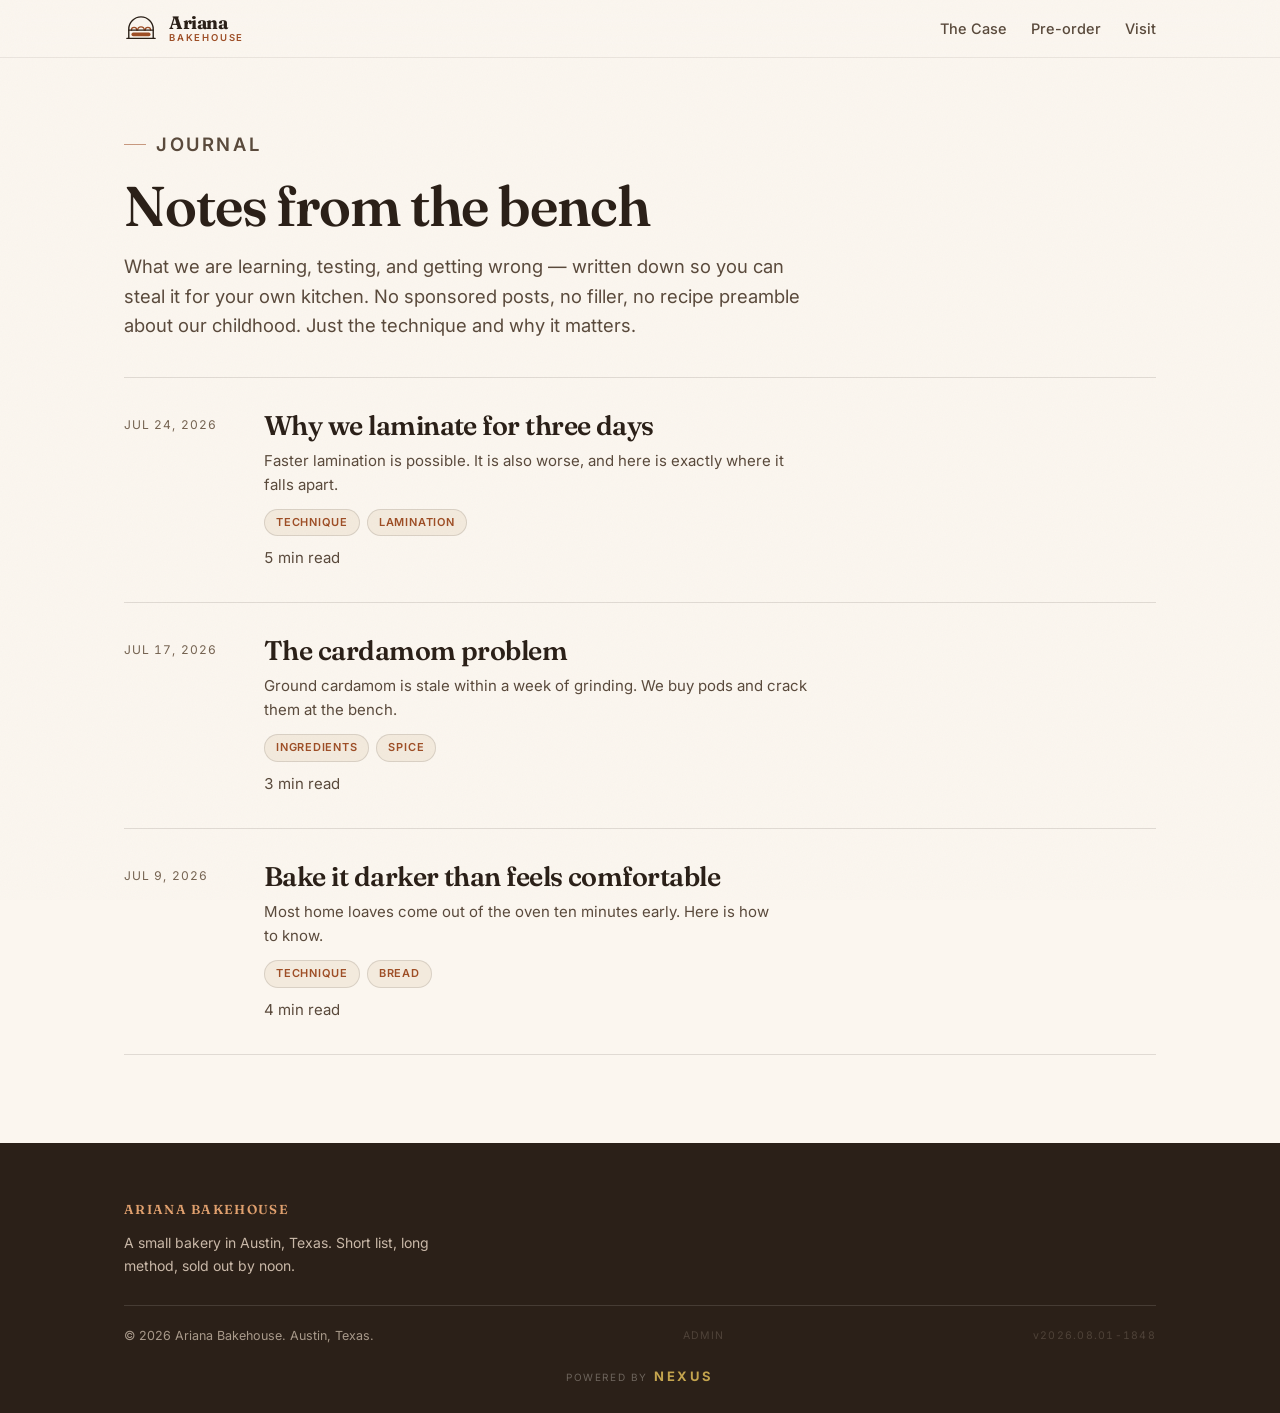
==== commit 2fb0288e: "Strip the anon table grants, and stop shipping a real passphrase in the setup file Backported from t" ====
--- a/journal/index.html
+++ b/journal/index.html
@@ -98,7 +98,7 @@
   </div>
 </footer>
 
-<script src="../config.js?v=v2026.08.01-0355"></script>
+<script src="../config.js?v=v2026.08.01-1848"></script>
 <script>
 'use strict';
 /* Seed entries. Each has a real static page for crawlers; entries written later
